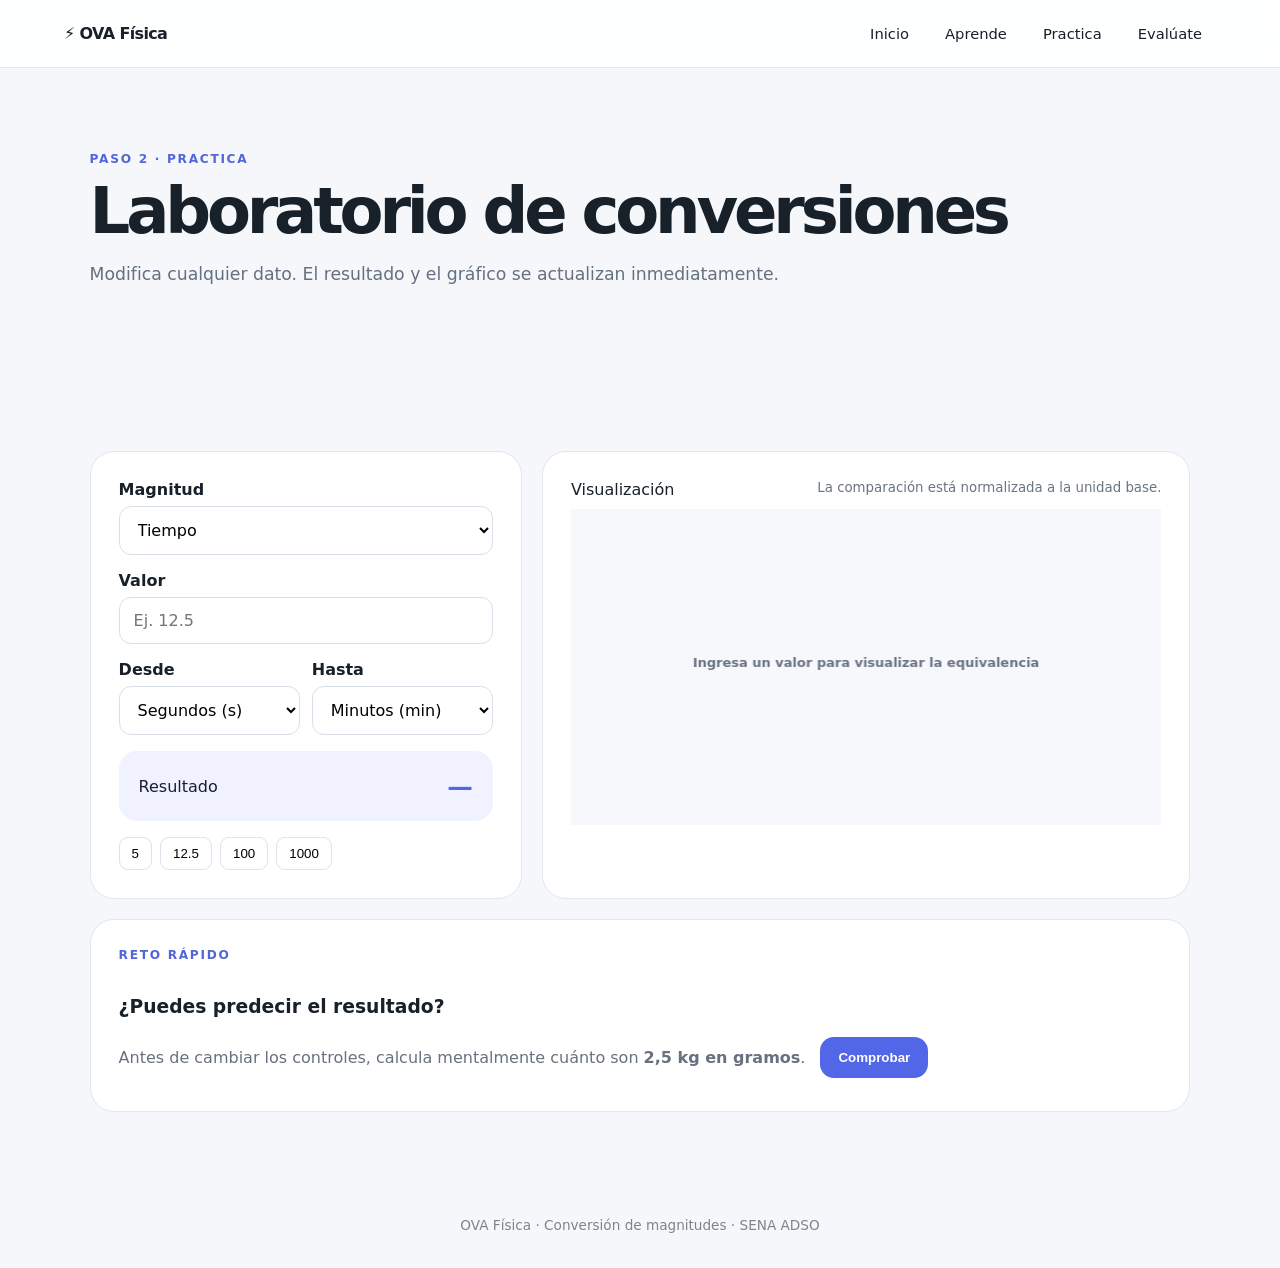
==== actividad.html @ c5954a49 "Actualiza y mejora el OVA" ====
<!DOCTYPE html>
<html lang="es">

<head>
  <meta charset="UTF-8">
  <meta name="viewport" content="width=device-width, initial-scale=1.0">
  <title>Practica · OVA Física</title>
  <link rel="stylesheet" href="css/estilos.css">
</head>

<body>
  <header class="topbar">
    <a class="brand" href="index.html">⚡ OVA Física</a>
    <nav aria-label="Navegación principal">
      <a href="index.html">Inicio</a>
      <a href="contenidos.html">Aprende</a>
      <a href="actividad.html">Practica</a>
      <a href="evaluacion.html">Evalúate</a>
    </nav>
  </header>
  <main>
    <section class="page-hero compact"><span class="eyebrow">Paso 2 · Practica</span>
      <h1>Laboratorio de conversiones</h1>
      <p>Modifica cualquier dato. El resultado y el gráfico se actualizan inmediatamente.</p>
    </section>
    <section class="section">
      <div class="lab-grid">
        <div class="converter-card">
          <div class="field"><label for="selector-magnitud">Magnitud</label><select id="selector-magnitud">
              <option value="tiempo">Tiempo</option>
              <option value="longitud">Longitud</option>
              <option value="masa">Masa</option>
              <option value="volumen">Volumen</option>
            </select></div>
          <div class="field"><label for="input-valor-origen">Valor</label><input type="text" id="input-valor-origen"
              inputmode="decimal" placeholder="Ej. 12.5"><small id="mensaje-error-conversor"></small></div>
          <div class="two">
            <div class="field"><label for="selector-unidad-origen">Desde</label><select
                id="selector-unidad-origen"></select></div>
            <div class="field"><label for="selector-unidad-destino">Hasta</label><select
                id="selector-unidad-destino"></select></div>
          </div>
          <div class="result-box"><span>Resultado</span><strong id="resultado-conversion">—</strong></div>
          <div class="quick"><button type="button" data-valor="5">5</button><button type="button"
              data-valor="12.5">12.5</button><button type="button" data-valor="100">100</button><button type="button"
              data-valor="1000">1000</button></div>
        </div>
        <div class="chart-card">
          <div class="chart-title"><span>Visualización</span><small>La comparación está normalizada a la unidad
              base.</small></div><canvas id="lienzo-conversor" width="560" height="300"></canvas>
        </div>
      </div>
      <div class="challenge"><span class="eyebrow">Reto rápido</span>
        <h3>¿Puedes predecir el resultado?</h3>
        <p>Antes de cambiar los controles, calcula mentalmente cuánto son <strong>2,5 kg en gramos</strong>.</p><button
          class="btn primary" type="button" id="btn-reto">Comprobar</button><span id="respuesta-reto"></span>
      </div>
    </section>
  </main>
  <footer>OVA Física · Conversión de magnitudes · SENA ADSO</footer>
  <script src="js/conversiones.js"></script>
  <script src="js/animacion.js"></script>
  <script src="js/principal.js"></script>
</body>

</html>
---- css/estilos.css ----
* {
    box-sizing: border-box
}

html {
    scroll-behavior: smooth
}

body {
    margin: 0;
    font-family: Inter, system-ui, -apple-system, Segoe UI, sans-serif;
    background: #f5f7fb;
    color: #18202a
}

a {
    text-decoration: none;
    color: inherit
}

.topbar {
    position: sticky;
    top: 0;
    z-index: 20;
    height: 68px;
    background: rgba(255, 255, 255, .9);
    backdrop-filter: blur(14px);
    border-bottom: 1px solid #e4e8ef;
    display: flex;
    align-items: center;
    justify-content: space-between;
    padding: 0 clamp(18px, 5vw, 72px)
}

.brand {
    font-weight: 900;
    letter-spacing: -.04em
}

.topbar nav {
    display: flex;
    gap: 8px
}

.topbar nav a {
    padding: 10px 14px;
    border-radius: 12px;
    font-size: .92rem
}

.topbar nav a:hover {
    background: #eef3ff
}

.hero {
    min-height: 78vh;
    padding: 80px clamp(24px, 8vw, 120px);
    display: grid;
    grid-template-columns: 1.2fr .8fr;
    gap: 40px;
    align-items: center;
    background: radial-gradient(circle at 80% 30%, #dceaff, transparent 35%), #f5f7fb
}

.hero h1,
.page-hero h1 {
    font-size: clamp(2.5rem, 6vw, 5.5rem);
    line-height: .95;
    letter-spacing: -.065em;
    margin: 14px 0 22px
}

.hero h1 span {
    color: #4f68f4
}

.hero p {
    font-size: 1.15rem;
    max-width: 650px;
    line-height: 1.7;
    color: #5d6674
}

.eyebrow {
    font-size: .76rem;
    text-transform: uppercase;
    letter-spacing: .14em;
    font-weight: 800;
    color: #5266d8
}

.actions {
    display: flex;
    gap: 12px;
    margin-top: 28px;
    flex-wrap: wrap
}

.btn {
    border: 0;
    border-radius: 14px;
    padding: 13px 18px;
    font-weight: 800;
    cursor: pointer;
    display: inline-flex;
    align-items: center;
    justify-content: center
}

.btn.primary {
    background: #5266e8;
    color: white
}

.btn.ghost {
    background: white;
    border: 1px solid #dfe4ed
}

.hero-orbit {
    width: min(360px, 80vw);
    aspect-ratio: 1;
    border-radius: 50%;
    background: #fff;
    border: 1px solid #dce2ed;
    box-shadow: 0 30px 80px #aab8d744;
    position: relative;
    display: grid;
    place-items: center;
    margin: auto
}

.orbit-center {
    width: 110px;
    height: 110px;
    border-radius: 50%;
    background: #18202a;
    color: white;
    display: grid;
    place-items: center;
    font-size: 2rem;
    font-weight: 900
}

.orbit {
    position: absolute;
    width: 64px;
    height: 64px;
    border-radius: 50%;
    display: grid;
    place-items: center;
    background: #eef2ff;
    font-weight: 900;
    box-shadow: 0 8px 25px #9aa8c544
}

.o1 {
    top: 10%;
    left: 43%
}

.o2 {
    right: 8%;
    top: 43%
}

.o3 {
    bottom: 10%;
    left: 43%
}

.o4 {
    left: 8%;
    top: 43%
}

.section {
    padding: 70px clamp(20px, 7vw, 100px);
    max-width: 1300px;
    margin: auto
}

.section-head {
    margin-bottom: 30px
}

.section h2 {
    font-size: clamp(2rem, 4vw, 3.4rem);
    letter-spacing: -.05em;
    margin: 8px 0
}

.cards {
    display: grid;
    gap: 18px
}

.cards.four {
    grid-template-columns: repeat(4, 1fr)
}

.feature-card {
    background: white;
    border: 1px solid #e3e7ef;
    border-radius: 22px;
    padding: 25px;
    min-height: 220px;
    transition: .25s
}

.feature-card:hover {
    transform: translateY(-5px);
    box-shadow: 0 18px 45px #1a24300d
}

.feature-card b {
    color: #5266e8
}

.feature-card h3 {
    font-size: 1.35rem
}

.feature-card p {
    color: #687180;
    line-height: 1.6
}

.feature-card span {
    font-weight: 800;
    color: #5266e8
}

.dark-panel {
    max-width: none;
    background: #18202a;
    color: white;
    display: flex;
    justify-content: space-between;
    gap: 40px;
    align-items: center
}

.dark-panel p {
    color: #c5ccd6;
    max-width: 550px
}

.formula-flow {
    display: flex;
    gap: 10px;
    align-items: center;
    flex-wrap: wrap
}

.formula-flow span {
    background: #2a3442;
    padding: 14px 18px;
    border-radius: 12px;
    font-weight: 800
}

.formula-flow i {
    color: #aeb8ff;
    font-style: normal
}

.page-hero {
    padding: 80px clamp(20px, 7vw, 100px);
    max-width: 1300px;
    margin: auto
}

.page-hero.compact h1 {
    font-size: clamp(2.5rem, 5vw, 4.6rem)
}

.page-hero p {
    color: #657080;
    font-size: 1.08rem;
    max-width: 760px
}

.content-section {
    padding-top: 10px
}

.pestanas-magnitud {
    display: flex;
    gap: 8px;
    flex-wrap: wrap;
    margin: 20px 0
}

.boton-pestana {
    border: 1px solid #dce2eb;
    background: white;
    padding: 12px 18px;
    border-radius: 13px;
    font-weight: 800;
    cursor: pointer
}

.boton-pestana[aria-selected="true"] {
    background: #5266e8;
    color: #fff
}

.panel-magnitud {
    display: none
}

.panel-magnitud.panel-activo {
    display: block
}

.tabla-equivalencias {
    width: 100%;
    border-collapse: collapse;
    background: white;
    border-radius: 16px;
    overflow: hidden;
    margin: 15px 0 30px
}

.tabla-equivalencias th,
.tabla-equivalencias td {
    padding: 14px;
    text-align: left;
    border-bottom: 1px solid #edf0f4
}

.tabla-equivalencias th {
    background: #f0f3ff
}

.tarjeta-ejemplo {
    background: white;
    border: 1px solid #e3e7ef;
    border-radius: 20px;
    padding: 20px;
    margin: 15px 0;
    display: grid;
    grid-template-columns: 1fr minmax(260px, 420px);
    gap: 20px;
    align-items: center
}

.tarjeta-ejemplo h4 {
    margin-top: 0
}

.tarjeta-ejemplo li {
    margin: 8px 0;
    color: #5d6674
}

.lienzo-ejemplo {
    width: 100%;
    height: auto;
    min-height: 160px
}

.lab-grid {
    display: grid;
    grid-template-columns: .8fr 1.2fr;
    gap: 20px
}

.converter-card,
.chart-card,
.quiz-shell,
.challenge {
    background: white;
    border: 1px solid #e1e6ef;
    border-radius: 24px;
    padding: 28px
}

.field {
    margin-bottom: 16px
}

.field label {
    display: block;
    font-weight: 800;
    margin-bottom: 7px
}

.field input,
.field select {
    width: 100%;
    padding: 13px 14px;
    border: 1px solid #d9dfe9;
    border-radius: 12px;
    background: #fff;
    font: inherit
}

.two {
    display: grid;
    grid-template-columns: 1fr 1fr;
    gap: 12px
}

.result-box {
    padding: 20px;
    border-radius: 18px;
    background: #f0f3ff;
    display: flex;
    justify-content: space-between;
    align-items: center
}

.result-box strong {
    font-size: 1.6rem;
    color: #5266e8
}

.quick {
    display: flex;
    gap: 8px;
    margin-top: 16px
}

.quick button {
    border: 1px solid #dce2eb;
    background: white;
    border-radius: 9px;
    padding: 8px 12px;
    cursor: pointer
}

.chart-title {
    display: flex;
    justify-content: space-between;
    gap: 10px;
    margin-bottom: 10px
}

.chart-title small {
    color: #697483
}

.chart-card canvas {
    width: 100%;
    height: auto
}

.challenge {
    margin-top: 20px;
    display: flex;
    align-items: center;
    gap: 15px;
    flex-wrap: wrap
}

.challenge h3 {
    width: 100%;
    margin-bottom: 0
}

.challenge p {
    color: #687180
}

.challenge span:last-child {
    font-weight: 800
}

.quiz-progress>div {
    height: 8px;
    background: #e8ebf1;
    border-radius: 10px;
    margin-top: 10px;
    overflow: hidden
}

.quiz-progress i {
    display: block;
    height: 100%;
    background: #5266e8;
    width: 10%;
    transition: .3s
}

.pregunta-card {
    margin: 35px 0
}

.pregunta-card h2 {
    font-size: clamp(1.4rem, 3vw, 2.1rem);
    line-height: 1.3
}

.opciones {
    display: grid;
    gap: 12px
}

.opcion {
    padding: 16px;
    border: 1px solid #dce2eb;
    border-radius: 14px;
    background: white;
    text-align: left;
    cursor: pointer;
    font: inherit
}

.opcion.selected {
    border-color: #5266e8;
    background: #eef1ff
}

.respuesta-input {
    padding: 14px;
    width: 100%;
    border: 1px solid #dce2eb;
    border-radius: 12px;
    font-size: 1.1rem
}

.quiz-actions {
    display: flex;
    justify-content: flex-end;
    gap: 10px
}

.hidden {
    display: none !important
}

.result-final {
    margin-top: 20px;
    padding: 24px;
    border-radius: 18px;
    background: #eef1ff
}

.mensaje-error-conversor {
    color: #c13d4a;
    min-height: 20px
}

footer {
    text-align: center;
    padding: 35px;
    color: #7b8491;
    font-size: .85rem
}

@media(max-width:850px) {
    .hero {
        grid-template-columns: 1fr;
        padding-top: 50px
    }

    .cards.four {
        grid-template-columns: 1fr 1fr
    }

    .lab-grid {
        grid-template-columns: 1fr
    }

    .tarjeta-ejemplo {
        grid-template-columns: 1fr
    }

    .topbar nav a {
        padding: 8px;
        font-size: .8rem
    }
}

@media(max-width:560px) {
    .cards.four {
        grid-template-columns: 1fr
    }

    .topbar {
        height: auto;
        padding: 14px;
        gap: 10px;
        align-items: flex-start
    }

    .topbar nav {
        flex-wrap: wrap;
        justify-content: flex-end
    }

    .formula-flow {
        justify-content: center
    }
}
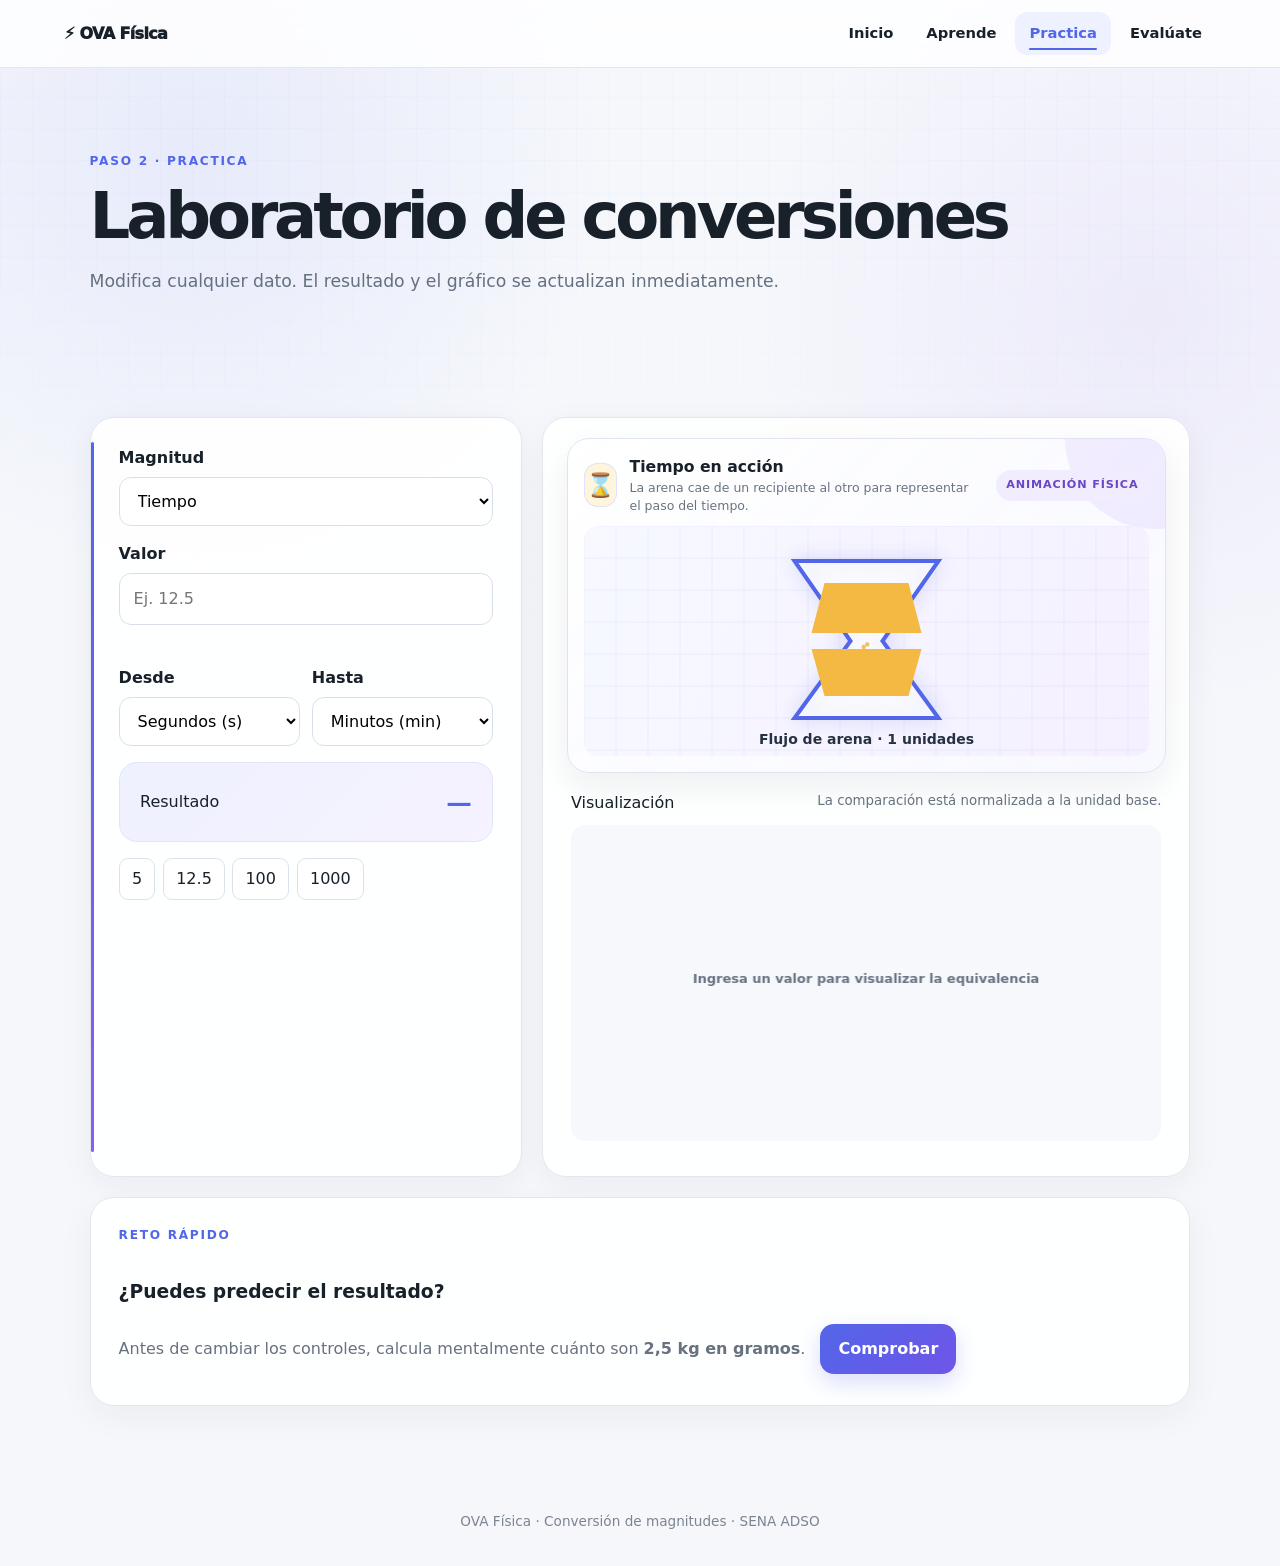
==== commit 25979828: "Arreglo" ====
--- a/actividad.html
+++ b/actividad.html
@@ -1,66 +1,69 @@
-<!DOCTYPE html>
-<html lang="es">
+  <!DOCTYPE html>
+  <html lang="es">
 
-<head>
-  <meta charset="UTF-8">
-  <meta name="viewport" content="width=device-width, initial-scale=1.0">
-  <title>Practica · OVA Física</title>
-  <link rel="stylesheet" href="css/estilos.css">
-</head>
+  <head>
+    <meta charset="UTF-8">
+    <meta name="viewport" content="width=device-width, initial-scale=1.0">
+    <title>Practica · OVA Física</title>
+    <link rel="stylesheet" href="css/estilos.css">
+  </head>
 
-<body>
-  <header class="topbar">
-    <a class="brand" href="index.html">⚡ OVA Física</a>
-    <nav aria-label="Navegación principal">
-      <a href="index.html">Inicio</a>
-      <a href="contenidos.html">Aprende</a>
-      <a href="actividad.html">Practica</a>
-      <a href="evaluacion.html">Evalúate</a>
-    </nav>
-  </header>
-  <main>
-    <section class="page-hero compact"><span class="eyebrow">Paso 2 · Practica</span>
-      <h1>Laboratorio de conversiones</h1>
-      <p>Modifica cualquier dato. El resultado y el gráfico se actualizan inmediatamente.</p>
-    </section>
-    <section class="section">
-      <div class="lab-grid">
-        <div class="converter-card">
-          <div class="field"><label for="selector-magnitud">Magnitud</label><select id="selector-magnitud">
-              <option value="tiempo">Tiempo</option>
-              <option value="longitud">Longitud</option>
-              <option value="masa">Masa</option>
-              <option value="volumen">Volumen</option>
-            </select></div>
-          <div class="field"><label for="input-valor-origen">Valor</label><input type="text" id="input-valor-origen"
-              inputmode="decimal" placeholder="Ej. 12.5"><small id="mensaje-error-conversor"></small></div>
-          <div class="two">
-            <div class="field"><label for="selector-unidad-origen">Desde</label><select
-                id="selector-unidad-origen"></select></div>
-            <div class="field"><label for="selector-unidad-destino">Hasta</label><select
-                id="selector-unidad-destino"></select></div>
+  <body>
+    <header class="topbar">
+      <a class="brand" href="index.html">⚡ OVA Física</a>
+      <nav aria-label="Navegación principal">
+        <a href="index.html">Inicio</a>
+        <a href="contenidos.html">Aprende</a>
+        <a href="actividad.html">Practica</a>
+        <a href="evaluacion.html">Evalúate</a>
+      </nav>
+    </header>
+    <main>
+      <section class="page-hero compact"><span class="eyebrow">Paso 2 · Practica</span>
+        <h1>Laboratorio de conversiones</h1>
+        <p>Modifica cualquier dato. El resultado y el gráfico se actualizan inmediatamente.</p>
+      </section>
+      <section class="section">
+        <div class="lab-grid">
+          <div class="converter-card">
+            <div class="field"><label for="selector-magnitud">Magnitud</label><select id="selector-magnitud">
+                <option value="tiempo">Tiempo</option>
+                <option value="longitud">Longitud</option>
+                <option value="masa">Masa</option>
+                <option value="volumen">Volumen</option>
+              </select></div>
+            <div class="field"><label for="input-valor-origen">Valor</label><input type="text" id="input-valor-origen"
+                inputmode="decimal" placeholder="Ej. 12.5"><small id="mensaje-error-conversor"></small></div>
+            <div class="two">
+              <div class="field"><label for="selector-unidad-origen">Desde</label><select
+                  id="selector-unidad-origen"></select></div>
+              <div class="field"><label for="selector-unidad-destino">Hasta</label><select
+                  id="selector-unidad-destino"></select></div>
+            </div>
+            <div class="result-box"><span>Resultado</span><strong id="resultado-conversion">—</strong></div>
+            <div class="quick"><button type="button" data-valor="5">5</button><button type="button"
+                data-valor="12.5">12.5</button><button type="button" data-valor="100">100</button><button type="button"
+                data-valor="1000">1000</button></div>
           </div>
-          <div class="result-box"><span>Resultado</span><strong id="resultado-conversion">—</strong></div>
-          <div class="quick"><button type="button" data-valor="5">5</button><button type="button"
-              data-valor="12.5">12.5</button><button type="button" data-valor="100">100</button><button type="button"
-              data-valor="1000">1000</button></div>
+          <div class="chart-card">
+            <div class="chart-title"><span>Visualización</span><small>La comparación está normalizada a la unidad
+                base.</small></div><canvas id="lienzo-conversor" width="560" height="300"></canvas>
+          </div>
         </div>
-        <div class="chart-card">
-          <div class="chart-title"><span>Visualización</span><small>La comparación está normalizada a la unidad
-              base.</small></div><canvas id="lienzo-conversor" width="560" height="300"></canvas>
+        <div class="challenge"><span class="eyebrow">Reto rápido</span>
+          <h3>¿Puedes predecir el resultado?</h3>
+          <p>Antes de cambiar los controles, calcula mentalmente cuánto son <strong>2,5 kg en gramos</strong>.</p><button
+            class="btn primary" type="button" id="btn-reto">Comprobar</button><span id="respuesta-reto"></span>
         </div>
-      </div>
-      <div class="challenge"><span class="eyebrow">Reto rápido</span>
-        <h3>¿Puedes predecir el resultado?</h3>
-        <p>Antes de cambiar los controles, calcula mentalmente cuánto son <strong>2,5 kg en gramos</strong>.</p><button
-          class="btn primary" type="button" id="btn-reto">Comprobar</button><span id="respuesta-reto"></span>
-      </div>
-    </section>
-  </main>
-  <footer>OVA Física · Conversión de magnitudes · SENA ADSO</footer>
+      </section>
+    </main>
+    <footer>OVA Física · Conversión de magnitudes · SENA ADSO</footer>
+
   <script src="js/conversiones.js"></script>
-  <script src="js/animacion.js"></script>
+  <script src="js/animaciones.js"></script>
+  <script src="assets/matter.min.js"></script>
+  <script src="js/magnitudes-visuales.js"></script>
   <script src="js/principal.js"></script>
-</body>
-
-</html>+  <script src="js/interacciones.js"></script>
+  </body>
+  </html>
--- a/css/estilos.css
+++ b/css/estilos.css
@@ -1,597 +1,187 @@
-* {
-    box-sizing: border-box
+
+@import url("variables.css");
+@import url("animaciones.css");
+@import url("responsive.css");
+
+*{box-sizing:border-box}
+html{scroll-behavior:smooth}
+body{
+  margin:0;
+  font-family:Inter,ui-sans-serif,system-ui,-apple-system,BlinkMacSystemFont,"Segoe UI",sans-serif;
+  background:
+    radial-gradient(circle at 15% 10%, rgba(91,108,245,.09), transparent 26rem),
+    radial-gradient(circle at 90% 20%, rgba(139,92,246,.08), transparent 25rem),
+    var(--color-fondo);
+  color:var(--color-texto);
+  line-height:1.5;
+  overflow-x:hidden;
 }
+body::before{
+  content:"";position:fixed;inset:0;pointer-events:none;z-index:-1;
+  background-image:linear-gradient(rgba(82,102,232,.025) 1px,transparent 1px),linear-gradient(90deg,rgba(82,102,232,.025) 1px,transparent 1px);
+  background-size:32px 32px;
+  mask-image:linear-gradient(to bottom,black,transparent 75%);
+}
+a{text-decoration:none;color:inherit}
+button,input,select{font:inherit}
+button{color:inherit}
+::selection{background:var(--color-primario);color:#fff}
+:focus-visible{outline:3px solid rgba(82,102,232,.35);outline-offset:3px}
 
-html {
-    scroll-behavior: smooth
+.topbar{
+  position:sticky;top:0;z-index:50;min-height:68px;
+  background:rgba(255,255,255,.82);backdrop-filter:blur(18px);
+  border-bottom:1px solid var(--color-borde);
+  display:flex;align-items:center;justify-content:space-between;
+  padding:10px clamp(18px,5vw,72px);
 }
+.topbar::after{content:"";position:absolute;left:0;bottom:-1px;height:2px;width:var(--scroll-progress,0%);background:linear-gradient(90deg,var(--color-primario),var(--color-acento));transition:width .1s linear}
+.brand{font-weight:950;letter-spacing:-.04em;display:inline-flex;align-items:center;gap:8px}
+.brand::first-letter{color:var(--color-primario)}
+.topbar nav{display:flex;gap:5px;align-items:center}
+.topbar nav a{
+  position:relative;padding:10px 14px;border-radius:12px;font-size:.92rem;font-weight:750;
+  transition:transform var(--transicion),background var(--transicion),color var(--transicion);
+}
+.topbar nav a::after{content:"";position:absolute;left:14px;right:14px;bottom:5px;height:2px;border-radius:99px;background:var(--color-primario);transform:scaleX(0);transform-origin:center;transition:transform var(--transicion)}
+.topbar nav a:hover{background:var(--color-superficie-acento);transform:translateY(-1px)}
+.topbar nav a.active{color:var(--color-primario);background:var(--color-superficie-acento)}
+.topbar nav a.active::after{transform:scaleX(1)}
 
-body {
-    margin: 0;
-    font-family: Inter, system-ui, -apple-system, Segoe UI, sans-serif;
-    background: #f5f7fb;
-    color: #18202a
+.hero{
+  min-height:78vh;padding:80px clamp(24px,8vw,120px);
+  display:grid;grid-template-columns:1.15fr .85fr;gap:50px;align-items:center;
+  position:relative;isolation:isolate;
 }
+.hero::before{
+  content:"";position:absolute;width:420px;height:420px;border-radius:50%;
+  background:radial-gradient(circle,rgba(82,102,232,.14),transparent 68%);
+  right:3%;top:5%;z-index:-1;animation:flotar 7s ease-in-out infinite;
+}
+.hero h1,.page-hero h1{font-size:clamp(2.5rem,6vw,5.5rem);line-height:.95;letter-spacing:-.065em;margin:14px 0 22px}
+.hero h1 span{color:var(--color-primario)}
+.hero p{font-size:1.12rem;max-width:650px;line-height:1.7;color:var(--color-texto-suave)}
+.eyebrow{font-size:.76rem;text-transform:uppercase;letter-spacing:.14em;font-weight:900;color:var(--color-primario)}
+.actions{display:flex;gap:12px;margin-top:28px;flex-wrap:wrap}
 
-a {
-    text-decoration: none;
-    color: inherit
+.btn{
+  border:0;border-radius:14px;padding:13px 18px;font-weight:850;cursor:pointer;
+  display:inline-flex;align-items:center;justify-content:center;gap:8px;
+  transition:transform var(--transicion),box-shadow var(--transicion),background var(--transicion),filter var(--transicion);
+  position:relative;overflow:hidden;
 }
+.btn::after{content:"";position:absolute;width:20px;height:20px;border-radius:50%;background:rgba(255,255,255,.35);transform:scale(0);opacity:0}
+.btn.ripple::after{animation:onda .55s ease-out}
+.btn:hover{transform:translateY(-2px);box-shadow:0 12px 25px rgba(24,32,42,.12)}
+.btn:active{transform:translateY(0) scale(.98)}
+.btn.primary{background:linear-gradient(135deg,var(--color-primario),#6f55e9);color:#fff;box-shadow:0 8px 22px rgba(82,102,232,.22)}
+.btn.primary:hover{filter:brightness(1.05)}
+.btn.ghost{background:var(--color-superficie);border:1px solid var(--color-borde)}
 
-.topbar {
-    position: sticky;
-    top: 0;
-    z-index: 20;
-    height: 68px;
-    background: rgba(255, 255, 255, .9);
-    backdrop-filter: blur(14px);
-    border-bottom: 1px solid #e4e8ef;
-    display: flex;
-    align-items: center;
-    justify-content: space-between;
-    padding: 0 clamp(18px, 5vw, 72px)
+.hero-orbit{
+  width:min(380px,80vw);aspect-ratio:1;border-radius:50%;background:rgba(255,255,255,.72);
+  border:1px solid var(--color-borde);box-shadow:var(--sombra-fuerte);position:relative;display:grid;place-items:center;margin:auto;
+  animation:entradaZoom .8s .15s both;
 }
+.hero-orbit::before,.hero-orbit::after{content:"";position:absolute;border:1px dashed rgba(82,102,232,.2);border-radius:50%;inset:15% 9%}
+.hero-orbit::after{inset:9% 15%;transform:rotate(60deg)}
+.orbit-center{width:110px;height:110px;border-radius:50%;background:linear-gradient(145deg,#18202a,#303d50);color:#fff;display:grid;place-items:center;font-size:2rem;font-weight:950;box-shadow:0 18px 40px rgba(24,32,42,.25);z-index:2}
+.orbit{position:absolute;width:64px;height:64px;border-radius:50%;display:grid;place-items:center;background:#fff;font-weight:900;box-shadow:0 10px 25px rgba(82,102,232,.16);border:1px solid var(--color-borde);animation:pulso 3s ease-in-out infinite}
+.o1{top:8%;left:43%}.o2{right:7%;top:43%;animation-delay:.5s}.o3{bottom:8%;left:43%;animation-delay:1s}.o4{left:7%;top:43%;animation-delay:1.5s}
 
-.brand {
-    font-weight: 900;
-    letter-spacing: -.04em
+.section{padding:70px clamp(20px,7vw,100px);max-width:1300px;margin:auto}
+.section-head{margin-bottom:30px}
+.section h2{font-size:clamp(2rem,4vw,3.4rem);letter-spacing:-.05em;margin:8px 0}
+.cards{display:grid;gap:18px}.cards.four{grid-template-columns:repeat(4,1fr)}
+.feature-card{
+  background:rgba(255,255,255,.86);border:1px solid var(--color-borde);border-radius:22px;padding:25px;min-height:220px;
+  transition:transform var(--transicion),box-shadow var(--transicion),border-color var(--transicion);
+  position:relative;overflow:hidden;
 }
+.feature-card::before{content:"";position:absolute;inset:0 auto auto 0;width:100%;height:3px;background:linear-gradient(90deg,var(--color-primario),var(--color-acento));transform:scaleX(0);transform-origin:left;transition:transform .35s}
+.feature-card:hover{transform:translateY(-7px);box-shadow:var(--sombra);border-color:#d5daf1}
+.feature-card:hover::before{transform:scaleX(1)}
+.feature-card b{color:var(--color-primario);font-size:.78rem;letter-spacing:.1em}
+.feature-card h3{font-size:1.35rem}.feature-card p{color:var(--color-texto-suave);line-height:1.6}.feature-card span{font-weight:850;color:var(--color-primario)}
 
-.topbar nav {
-    display: flex;
-    gap: 8px
+.dark-panel{max-width:none;background:linear-gradient(135deg,#17202c,#222e40);color:#fff;display:flex;justify-content:space-between;gap:40px;align-items:center;position:relative;overflow:hidden}
+.dark-panel::before{content:"";position:absolute;width:280px;height:280px;border-radius:50%;right:-80px;top:-100px;background:rgba(139,92,246,.2);filter:blur(10px)}
+.dark-panel p{color:#c5ccd6;max-width:550px}
+.formula-flow{display:flex;gap:10px;align-items:center;flex-wrap:wrap;position:relative;z-index:1}
+.formula-flow span{background:#2a3442;padding:14px 18px;border-radius:12px;font-weight:800;border:1px solid #ffffff12}
+.formula-flow i{color:#aeb8ff;font-style:normal}
+
+.page-hero{padding:80px clamp(20px,7vw,100px) 35px;max-width:1300px;margin:auto}
+.page-hero.compact h1{font-size:clamp(2.5rem,5vw,4.6rem)}
+.page-hero p{color:var(--color-texto-suave);font-size:1.08rem;max-width:760px}
+.content-section{padding-top:10px}
+.etiqueta-paso{display:inline-block;font-size:.75rem;font-weight:900;color:var(--color-primario);text-transform:uppercase;letter-spacing:.12em}
+.subtitulo-seccion{color:var(--color-texto-suave);max-width:780px}
+.pestanas-magnitud{display:flex;gap:8px;flex-wrap:wrap;margin:25px 0}
+.boton-pestana{
+  border:1px solid var(--color-borde);background:rgba(255,255,255,.9);padding:12px 18px;border-radius:13px;font-weight:850;cursor:pointer;
+  transition:transform var(--transicion),background var(--transicion),color var(--transicion),box-shadow var(--transicion);
 }
+.boton-pestana:hover{transform:translateY(-2px);box-shadow:0 8px 20px rgba(24,32,42,.08)}
+.boton-pestana[aria-selected="true"]{background:linear-gradient(135deg,var(--color-primario),#6f55e9);color:#fff;box-shadow:0 9px 22px rgba(82,102,232,.22)}
+.panel-magnitud{display:none}.panel-magnitud.panel-activo{display:block;animation:entradaSeccion .42s both}
+.tabla-equivalencias{width:100%;border-collapse:separate;border-spacing:0;background:#fff;border:1px solid var(--color-borde);border-radius:18px;overflow:hidden;margin:15px 0 30px;box-shadow:0 8px 30px rgba(24,32,42,.04)}
+.tabla-equivalencias caption{text-align:left;padding:16px 18px;font-weight:900;background:#f6f7ff;color:var(--color-primario)}
+.tabla-equivalencias th,.tabla-equivalencias td{padding:14px;text-align:left;border-bottom:1px solid #edf0f4}
+.tabla-equivalencias th{background:#fafbff}.tabla-equivalencias tr:last-child td{border-bottom:0}.tabla-equivalencias tbody tr{transition:background .2s}.tabla-equivalencias tbody tr:hover{background:#f8f9ff}
 
-.topbar nav a {
-    padding: 10px 14px;
-    border-radius: 12px;
-    font-size: .92rem
+.tarjeta-ejemplo{
+  background:rgba(255,255,255,.92);border:1px solid var(--color-borde);border-radius:20px;padding:20px;margin:15px 0;
+  display:grid;grid-template-columns:1fr minmax(260px,420px);gap:20px;align-items:center;
+  box-shadow:0 7px 25px rgba(24,32,42,.04);transition:transform var(--transicion),box-shadow var(--transicion),border-color var(--transicion);
 }
+.tarjeta-ejemplo:hover{transform:translateY(-4px);box-shadow:var(--sombra);border-color:#d8dcf2}
+.tarjeta-ejemplo h4{margin-top:0}.tarjeta-ejemplo li{margin:8px 0;color:var(--color-texto-suave)}
+.tarjeta-ejemplo li strong{color:var(--color-primario)}.lienzo-ejemplo{width:100%;height:auto;min-height:160px;border-radius:14px}
 
-.topbar nav a:hover {
-    background: #eef3ff
+.lab-grid{display:grid;grid-template-columns:.8fr 1.2fr;gap:20px}
+.converter-card,.chart-card,.quiz-shell,.challenge{
+  background:rgba(255,255,255,.9);border:1px solid var(--color-borde);border-radius:24px;padding:28px;box-shadow:0 10px 35px rgba(24,32,42,.05)
 }
+.converter-card{position:relative}.converter-card::before{content:"";position:absolute;left:0;top:24px;bottom:24px;width:3px;border-radius:99px;background:linear-gradient(var(--color-primario),var(--color-acento))}
+.field{margin-bottom:16px}.field label{display:block;font-weight:850;margin-bottom:7px}
+.field input,.field select{width:100%;padding:13px 14px;border:1px solid #d9dfe9;border-radius:12px;background:#fff;font:inherit;transition:border-color var(--transicion),box-shadow var(--transicion),transform var(--transicion)}
+.field input:hover,.field select:hover{border-color:#bfc7db}.field input:focus,.field select:focus{border-color:var(--color-primario);box-shadow:0 0 0 4px rgba(82,102,232,.1);outline:0}
+.field small{display:block;color:var(--color-error);min-height:20px;margin-top:5px;font-weight:650}
+.two{display:grid;grid-template-columns:1fr 1fr;gap:12px}
+.result-box{padding:20px;border-radius:18px;background:linear-gradient(135deg,#eef1ff,#f6f2ff);display:flex;justify-content:space-between;align-items:center;border:1px solid #e1e3fb}
+.result-box strong{font-size:1.6rem;color:var(--color-primario);transition:transform .25s}
+.result-box.resultado-actualizado strong{animation:popResultado .4s}
+.quick{display:flex;gap:8px;margin-top:16px;flex-wrap:wrap}
+.quick button{border:1px solid #dce2eb;background:white;border-radius:9px;padding:8px 12px;cursor:pointer;transition:transform .2s,background .2s,border-color .2s}
+.quick button:hover{transform:translateY(-2px);background:#f2f4ff;border-color:#cbd2f4}.quick button:active{transform:scale(.96)}
+.chart-title{display:flex;justify-content:space-between;gap:10px;margin-bottom:10px}.chart-title small{color:#697483}.chart-card canvas{width:100%;height:auto;border-radius:14px}
+.challenge{margin-top:20px;display:flex;align-items:center;gap:15px;flex-wrap:wrap}.challenge h3{width:100%;margin-bottom:0}.challenge p{color:#687180}.challenge span:last-child{font-weight:850;color:var(--color-exito)}
 
-.hero {
-    min-height: 78vh;
-    padding: 80px clamp(24px, 8vw, 120px);
-    display: grid;
-    grid-template-columns: 1.2fr .8fr;
-    gap: 40px;
-    align-items: center;
-    background: radial-gradient(circle at 80% 30%, #dceaff, transparent 35%), #f5f7fb
-}
+.quiz-progress>div{height:9px;background:#e8ebf1;border-radius:10px;margin-top:10px;overflow:hidden}.quiz-progress i{display:block;height:100%;background:linear-gradient(90deg,var(--color-primario),var(--color-acento));width:10%;transition:width .45s cubic-bezier(.22,.61,.36,1)}
+.pregunta-card{margin:35px 0;animation:entradaSeccion .4s both}.pregunta-card h2{font-size:clamp(1.4rem,3vw,2.1rem);line-height:1.3}
+.opciones{display:grid;gap:12px}.opcion{padding:16px;border:1px solid #dce2eb;border-radius:14px;background:white;text-align:left;cursor:pointer;font:inherit;transition:transform .2s,border-color .2s,background .2s,box-shadow .2s}
+.opcion:hover{transform:translateX(4px);border-color:#c7cef0;box-shadow:0 8px 20px rgba(24,32,42,.06)}
+.opcion.selected{border-color:var(--color-primario);background:#eef1ff;box-shadow:0 0 0 3px rgba(82,102,232,.08);animation:seleccion .25s}
+.respuesta-input{padding:14px;width:100%;border:1px solid #dce2eb;border-radius:12px;font-size:1.1rem;transition:border-color .2s,box-shadow .2s}.respuesta-input:focus{border-color:var(--color-primario);box-shadow:0 0 0 4px rgba(82,102,232,.1);outline:0}
+.quiz-actions{display:flex;justify-content:flex-end;gap:10px;flex-wrap:wrap}.hidden{display:none!important}
+.result-final{margin-top:20px;padding:24px;border-radius:20px;background:linear-gradient(135deg,#eef1ff,#f6f2ff);border:1px solid #dfe3fb;animation:entradaZoom .5s both}.result-final h2{font-size:2.3rem;margin-top:0;color:var(--color-primario)}.result-final p{color:#596272}
+.mensaje-error-conversor{color:var(--color-error);min-height:20px}
+.reveal{opacity:0;transform:translateY(18px)}.reveal.visible{animation:entradaSeccion .65s cubic-bezier(.22,.61,.36,1) both}
+footer{text-align:center;padding:35px;color:#7b8491;font-size:.85rem}
+.scroll-top{position:fixed;right:20px;bottom:20px;z-index:40;width:44px;height:44px;border:0;border-radius:50%;background:#18202a;color:#fff;cursor:pointer;box-shadow:0 10px 25px rgba(24,32,42,.2);opacity:0;transform:translateY(15px);pointer-events:none;transition:opacity .25s,transform .25s}.scroll-top.visible{opacity:1;transform:none;pointer-events:auto}
+@media(prefers-reduced-motion:reduce){*,*::before,*::after{animation-duration:.001ms!important;animation-iteration-count:1!important;scroll-behavior:auto!important;transition-duration:.001ms!important}}
 
-.hero h1,
-.page-hero h1 {
-    font-size: clamp(2.5rem, 6vw, 5.5rem);
-    line-height: .95;
-    letter-spacing: -.065em;
-    margin: 14px 0 22px
-}
-
-.hero h1 span {
-    color: #4f68f4
-}
-
-.hero p {
-    font-size: 1.15rem;
-    max-width: 650px;
-    line-height: 1.7;
-    color: #5d6674
-}
-
-.eyebrow {
-    font-size: .76rem;
-    text-transform: uppercase;
-    letter-spacing: .14em;
-    font-weight: 800;
-    color: #5266d8
-}
-
-.actions {
-    display: flex;
-    gap: 12px;
-    margin-top: 28px;
-    flex-wrap: wrap
-}
-
-.btn {
-    border: 0;
-    border-radius: 14px;
-    padding: 13px 18px;
-    font-weight: 800;
-    cursor: pointer;
-    display: inline-flex;
-    align-items: center;
-    justify-content: center
-}
-
-.btn.primary {
-    background: #5266e8;
-    color: white
-}
-
-.btn.ghost {
-    background: white;
-    border: 1px solid #dfe4ed
-}
-
-.hero-orbit {
-    width: min(360px, 80vw);
-    aspect-ratio: 1;
-    border-radius: 50%;
-    background: #fff;
-    border: 1px solid #dce2ed;
-    box-shadow: 0 30px 80px #aab8d744;
-    position: relative;
-    display: grid;
-    place-items: center;
-    margin: auto
-}
-
-.orbit-center {
-    width: 110px;
-    height: 110px;
-    border-radius: 50%;
-    background: #18202a;
-    color: white;
-    display: grid;
-    place-items: center;
-    font-size: 2rem;
-    font-weight: 900
-}
-
-.orbit {
-    position: absolute;
-    width: 64px;
-    height: 64px;
-    border-radius: 50%;
-    display: grid;
-    place-items: center;
-    background: #eef2ff;
-    font-weight: 900;
-    box-shadow: 0 8px 25px #9aa8c544
-}
-
-.o1 {
-    top: 10%;
-    left: 43%
-}
-
-.o2 {
-    right: 8%;
-    top: 43%
-}
-
-.o3 {
-    bottom: 10%;
-    left: 43%
-}
-
-.o4 {
-    left: 8%;
-    top: 43%
-}
-
-.section {
-    padding: 70px clamp(20px, 7vw, 100px);
-    max-width: 1300px;
-    margin: auto
-}
-
-.section-head {
-    margin-bottom: 30px
-}
-
-.section h2 {
-    font-size: clamp(2rem, 4vw, 3.4rem);
-    letter-spacing: -.05em;
-    margin: 8px 0
-}
-
-.cards {
-    display: grid;
-    gap: 18px
-}
-
-.cards.four {
-    grid-template-columns: repeat(4, 1fr)
-}
-
-.feature-card {
-    background: white;
-    border: 1px solid #e3e7ef;
-    border-radius: 22px;
-    padding: 25px;
-    min-height: 220px;
-    transition: .25s
-}
-
-.feature-card:hover {
-    transform: translateY(-5px);
-    box-shadow: 0 18px 45px #1a24300d
-}
-
-.feature-card b {
-    color: #5266e8
-}
-
-.feature-card h3 {
-    font-size: 1.35rem
-}
-
-.feature-card p {
-    color: #687180;
-    line-height: 1.6
-}
-
-.feature-card span {
-    font-weight: 800;
-    color: #5266e8
-}
-
-.dark-panel {
-    max-width: none;
-    background: #18202a;
-    color: white;
-    display: flex;
-    justify-content: space-between;
-    gap: 40px;
-    align-items: center
-}
-
-.dark-panel p {
-    color: #c5ccd6;
-    max-width: 550px
-}
-
-.formula-flow {
-    display: flex;
-    gap: 10px;
-    align-items: center;
-    flex-wrap: wrap
-}
-
-.formula-flow span {
-    background: #2a3442;
-    padding: 14px 18px;
-    border-radius: 12px;
-    font-weight: 800
-}
-
-.formula-flow i {
-    color: #aeb8ff;
-    font-style: normal
-}
-
-.page-hero {
-    padding: 80px clamp(20px, 7vw, 100px);
-    max-width: 1300px;
-    margin: auto
-}
-
-.page-hero.compact h1 {
-    font-size: clamp(2.5rem, 5vw, 4.6rem)
-}
-
-.page-hero p {
-    color: #657080;
-    font-size: 1.08rem;
-    max-width: 760px
-}
-
-.content-section {
-    padding-top: 10px
-}
-
-.pestanas-magnitud {
-    display: flex;
-    gap: 8px;
-    flex-wrap: wrap;
-    margin: 20px 0
-}
-
-.boton-pestana {
-    border: 1px solid #dce2eb;
-    background: white;
-    padding: 12px 18px;
-    border-radius: 13px;
-    font-weight: 800;
-    cursor: pointer
-}
-
-.boton-pestana[aria-selected="true"] {
-    background: #5266e8;
-    color: #fff
-}
-
-.panel-magnitud {
-    display: none
-}
-
-.panel-magnitud.panel-activo {
-    display: block
-}
-
-.tabla-equivalencias {
-    width: 100%;
-    border-collapse: collapse;
-    background: white;
-    border-radius: 16px;
-    overflow: hidden;
-    margin: 15px 0 30px
-}
-
-.tabla-equivalencias th,
-.tabla-equivalencias td {
-    padding: 14px;
-    text-align: left;
-    border-bottom: 1px solid #edf0f4
-}
-
-.tabla-equivalencias th {
-    background: #f0f3ff
-}
-
-.tarjeta-ejemplo {
-    background: white;
-    border: 1px solid #e3e7ef;
-    border-radius: 20px;
-    padding: 20px;
-    margin: 15px 0;
-    display: grid;
-    grid-template-columns: 1fr minmax(260px, 420px);
-    gap: 20px;
-    align-items: center
-}
-
-.tarjeta-ejemplo h4 {
-    margin-top: 0
-}
-
-.tarjeta-ejemplo li {
-    margin: 8px 0;
-    color: #5d6674
-}
-
-.lienzo-ejemplo {
-    width: 100%;
-    height: auto;
-    min-height: 160px
-}
-
-.lab-grid {
-    display: grid;
-    grid-template-columns: .8fr 1.2fr;
-    gap: 20px
-}
-
-.converter-card,
-.chart-card,
-.quiz-shell,
-.challenge {
-    background: white;
-    border: 1px solid #e1e6ef;
-    border-radius: 24px;
-    padding: 28px
-}
-
-.field {
-    margin-bottom: 16px
-}
-
-.field label {
-    display: block;
-    font-weight: 800;
-    margin-bottom: 7px
-}
-
-.field input,
-.field select {
-    width: 100%;
-    padding: 13px 14px;
-    border: 1px solid #d9dfe9;
-    border-radius: 12px;
-    background: #fff;
-    font: inherit
-}
-
-.two {
-    display: grid;
-    grid-template-columns: 1fr 1fr;
-    gap: 12px
-}
-
-.result-box {
-    padding: 20px;
-    border-radius: 18px;
-    background: #f0f3ff;
-    display: flex;
-    justify-content: space-between;
-    align-items: center
-}
-
-.result-box strong {
-    font-size: 1.6rem;
-    color: #5266e8
-}
-
-.quick {
-    display: flex;
-    gap: 8px;
-    margin-top: 16px
-}
-
-.quick button {
-    border: 1px solid #dce2eb;
-    background: white;
-    border-radius: 9px;
-    padding: 8px 12px;
-    cursor: pointer
-}
-
-.chart-title {
-    display: flex;
-    justify-content: space-between;
-    gap: 10px;
-    margin-bottom: 10px
-}
-
-.chart-title small {
-    color: #697483
-}
-
-.chart-card canvas {
-    width: 100%;
-    height: auto
-}
-
-.challenge {
-    margin-top: 20px;
-    display: flex;
-    align-items: center;
-    gap: 15px;
-    flex-wrap: wrap
-}
-
-.challenge h3 {
-    width: 100%;
-    margin-bottom: 0
-}
-
-.challenge p {
-    color: #687180
-}
-
-.challenge span:last-child {
-    font-weight: 800
-}
-
-.quiz-progress>div {
-    height: 8px;
-    background: #e8ebf1;
-    border-radius: 10px;
-    margin-top: 10px;
-    overflow: hidden
-}
-
-.quiz-progress i {
-    display: block;
-    height: 100%;
-    background: #5266e8;
-    width: 10%;
-    transition: .3s
-}
-
-.pregunta-card {
-    margin: 35px 0
-}
-
-.pregunta-card h2 {
-    font-size: clamp(1.4rem, 3vw, 2.1rem);
-    line-height: 1.3
-}
-
-.opciones {
-    display: grid;
-    gap: 12px
-}
-
-.opcion {
-    padding: 16px;
-    border: 1px solid #dce2eb;
-    border-radius: 14px;
-    background: white;
-    text-align: left;
-    cursor: pointer;
-    font: inherit
-}
-
-.opcion.selected {
-    border-color: #5266e8;
-    background: #eef1ff
-}
-
-.respuesta-input {
-    padding: 14px;
-    width: 100%;
-    border: 1px solid #dce2eb;
-    border-radius: 12px;
-    font-size: 1.1rem
-}
-
-.quiz-actions {
-    display: flex;
-    justify-content: flex-end;
-    gap: 10px
-}
-
-.hidden {
-    display: none !important
-}
-
-.result-final {
-    margin-top: 20px;
-    padding: 24px;
-    border-radius: 18px;
-    background: #eef1ff
-}
-
-.mensaje-error-conversor {
-    color: #c13d4a;
-    min-height: 20px
-}
-
-footer {
-    text-align: center;
-    padding: 35px;
-    color: #7b8491;
-    font-size: .85rem
-}
-
-@media(max-width:850px) {
-    .hero {
-        grid-template-columns: 1fr;
-        padding-top: 50px
-    }
-
-    .cards.four {
-        grid-template-columns: 1fr 1fr
-    }
-
-    .lab-grid {
-        grid-template-columns: 1fr
-    }
-
-    .tarjeta-ejemplo {
-        grid-template-columns: 1fr
-    }
-
-    .topbar nav a {
-        padding: 8px;
-        font-size: .8rem
-    }
-}
-
-@media(max-width:560px) {
-    .cards.four {
-        grid-template-columns: 1fr
-    }
-
-    .topbar {
-        height: auto;
-        padding: 14px;
-        gap: 10px;
-        align-items: flex-start
-    }
-
-    .topbar nav {
-        flex-wrap: wrap;
-        justify-content: flex-end
-    }
-
-    .formula-flow {
-        justify-content: center
-    }
-}+/* Escenas interactivas por magnitud */
+.escena-magnitud{position:relative;margin:0 0 22px;padding:16px;border:1px solid #dfe4f2;border-radius:22px;background:linear-gradient(135deg,rgba(255,255,255,.96),rgba(247,248,255,.92));box-shadow:0 14px 35px rgba(24,32,42,.07);overflow:hidden;animation:escenaEntrada .55s cubic-bezier(.22,.61,.36,1) both}
+.escena-magnitud::after{content:"";position:absolute;width:180px;height:180px;border-radius:50%;right:-80px;top:-90px;background:rgba(139,92,246,.09);animation:orbitarEscena 8s linear infinite}
+.escena-cabecera{position:relative;z-index:2;display:flex;justify-content:space-between;align-items:center;gap:15px;margin-bottom:10px}
+.escena-cabecera>div{display:flex;align-items:center;gap:12px}.escena-icono{width:44px;height:44px;display:grid;place-items:center;border-radius:14px;background:#eef1ff;font-size:1.45rem;box-shadow:inset 0 0 0 1px #dfe3fb;animation:pulsoEscena 2.8s ease-in-out infinite}
+.escena-cabecera strong{display:block;font-size:.98rem}.escena-cabecera small{display:block;color:#697483;font-size:.78rem;max-width:600px}.escena-chip{padding:7px 10px;border-radius:999px;background:#f1edff;color:#6746c8;font-size:.7rem;font-weight:900;text-transform:uppercase;letter-spacing:.08em;white-space:nowrap}
+.canvas-magnitud{display:block;width:100%;height:250px;border-radius:16px;position:relative;z-index:1}
+.chart-card>.escena-magnitud{margin:-8px -4px 18px}.chart-card>.escena-magnitud .canvas-magnitud{height:230px}
+.escena-tiempo .escena-icono{background:#fff5dc}.escena-longitud .escena-icono{background:#e9f8ff}.escena-masa .escena-icono{background:#f0eaff}.escena-volumen .escena-icono{background:#e8f7ff}
+@keyframes escenaEntrada{from{opacity:0;transform:translateY(12px) scale(.985)}to{opacity:1;transform:none}}
+@keyframes pulsoEscena{0%,100%{transform:scale(1) rotate(0)}50%{transform:scale(1.06) rotate(-2deg)}}
+@keyframes orbitarEscena{from{transform:rotate(0deg) translateX(0)}to{transform:rotate(360deg) translateX(15px)}}
+@media(max-width:700px){.escena-cabecera{align-items:flex-start}.escena-chip{display:none}.escena-cabecera small{font-size:.72rem}.canvas-magnitud{height:210px}.chart-card>.escena-magnitud .canvas-magnitud{height:210px}}
